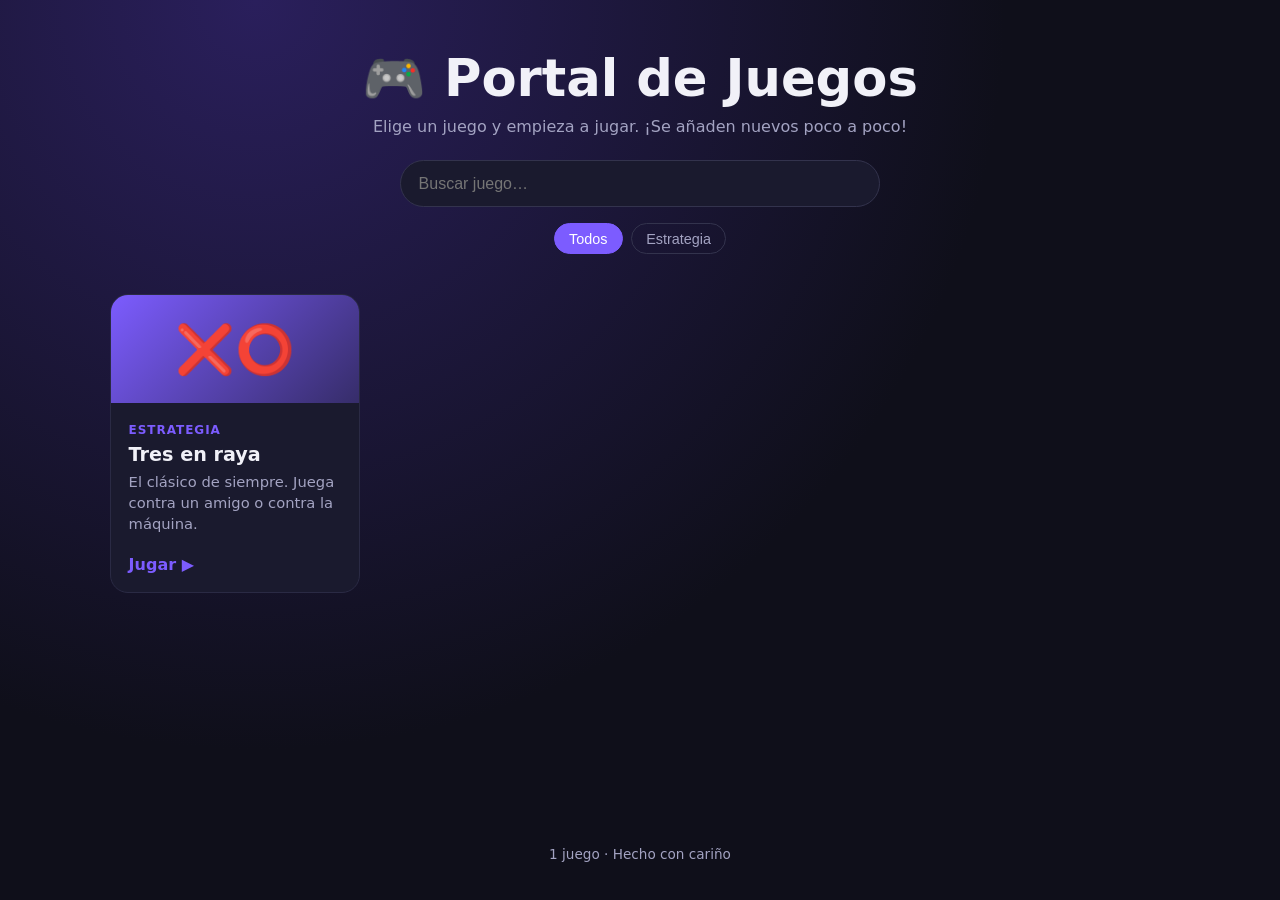
==== index.html @ fdbd8b6c "Crear portal de juegos con Tres en raya Co-Authored-By: Claude Opus 5.5 <noreply@anthropic.com> Clau" ====
<!DOCTYPE html>
<html lang="es">
<head>
  <meta charset="UTF-8">
  <meta name="viewport" content="width=device-width, initial-scale=1.0">
  <title>Portal de Juegos</title>
  <meta name="description" content="Una colección de juegos para jugar en el navegador.">
  <link rel="stylesheet" href="css/portal.css">
</head>
<body>
  <header class="hero">
    <h1>🎮 Portal de Juegos</h1>
    <p>Elige un juego y empieza a jugar. ¡Se añaden nuevos poco a poco!</p>
    <input id="buscar" type="search" placeholder="Buscar juego…" autocomplete="off" aria-label="Buscar juego">
    <div id="filtros" class="filtros"></div>
  </header>

  <main>
    <section id="lista" class="grid" aria-live="polite"></section>
    <p id="vacio" class="vacio" hidden>No se encontró ningún juego.</p>
  </main>

  <footer>
    <p><span id="total"></span> · Hecho con cariño</p>
  </footer>

  <script src="js/games.js"></script>
  <script src="js/portal.js"></script>
</body>
</html>
---- css/portal.css ----
:root {
  --bg: #0f0f1a;
  --panel: #1a1a2e;
  --text: #f1f1f8;
  --muted: #a3a3c2;
  --accent: #7c5cff;
  --radius: 18px;
}

* { box-sizing: border-box; }

body {
  margin: 0;
  font-family: system-ui, -apple-system, "Segoe UI", Roboto, sans-serif;
  background: radial-gradient(circle at 20% 0%, #2a1f5c 0%, var(--bg) 55%) fixed;
  color: var(--text);
  min-height: 100vh;
  display: flex;
  flex-direction: column;
}

.hero {
  text-align: center;
  padding: 3rem 1.25rem 1.5rem;
}
.hero h1 { margin: 0 0 .5rem; font-size: clamp(2rem, 6vw, 3.2rem); }
.hero p { margin: 0 0 1.5rem; color: var(--muted); }

#buscar {
  width: min(480px, 100%);
  padding: .85rem 1.1rem;
  border-radius: 999px;
  border: 1px solid #33334d;
  background: var(--panel);
  color: var(--text);
  font-size: 1rem;
  outline: none;
}
#buscar:focus { border-color: var(--accent); }

.filtros {
  display: flex;
  flex-wrap: wrap;
  gap: .5rem;
  justify-content: center;
  margin-top: 1rem;
}
.chip {
  border: 1px solid #33334d;
  background: transparent;
  color: var(--muted);
  padding: .4rem .9rem;
  border-radius: 999px;
  cursor: pointer;
  font-size: .9rem;
}
.chip.activo { background: var(--accent); color: #fff; border-color: var(--accent); }

main { flex: 1; width: min(1100px, 100%); margin: 0 auto; padding: 1rem 1.25rem 2rem; }

.grid {
  display: grid;
  grid-template-columns: repeat(auto-fill, minmax(240px, 1fr));
  gap: 1.25rem;
}

.card {
  --c: var(--accent);
  display: flex;
  flex-direction: column;
  background: var(--panel);
  border-radius: var(--radius);
  overflow: hidden;
  text-decoration: none;
  color: inherit;
  border: 1px solid #2a2a44;
  transition: transform .15s ease, box-shadow .15s ease, border-color .15s ease;
}
.card:hover, .card:focus-visible {
  transform: translateY(-4px);
  border-color: var(--c);
  box-shadow: 0 10px 30px -10px var(--c);
}
.card-emoji {
  font-size: 3rem;
  text-align: center;
  padding: 1.6rem 0;
  background: linear-gradient(135deg, var(--c), transparent 140%);
}
.card-body { padding: 1rem 1.1rem .5rem; flex: 1; }
.card-cat { font-size: .75rem; text-transform: uppercase; letter-spacing: .08em; color: var(--c); font-weight: 600; }
.card h2 { margin: .3rem 0 .4rem; font-size: 1.2rem; }
.card p { margin: 0; color: var(--muted); font-size: .92rem; line-height: 1.4; }
.card-play { padding: .8rem 1.1rem 1.1rem; font-weight: 600; color: var(--c); }

.vacio { text-align: center; color: var(--muted); }

footer { text-align: center; color: var(--muted); font-size: .85rem; padding: 1.5rem; }

/* Barra superior compartida por las páginas de los juegos */
.game-bar {
  display: flex;
  align-items: center;
  gap: 1rem;
  padding: .9rem 1.25rem;
  background: rgba(26, 26, 46, .85);
  border-bottom: 1px solid #2a2a44;
}
.game-bar a { color: var(--text); text-decoration: none; font-weight: 600; }
.game-bar h1 { margin: 0; font-size: 1.1rem; color: var(--muted); font-weight: 500; }
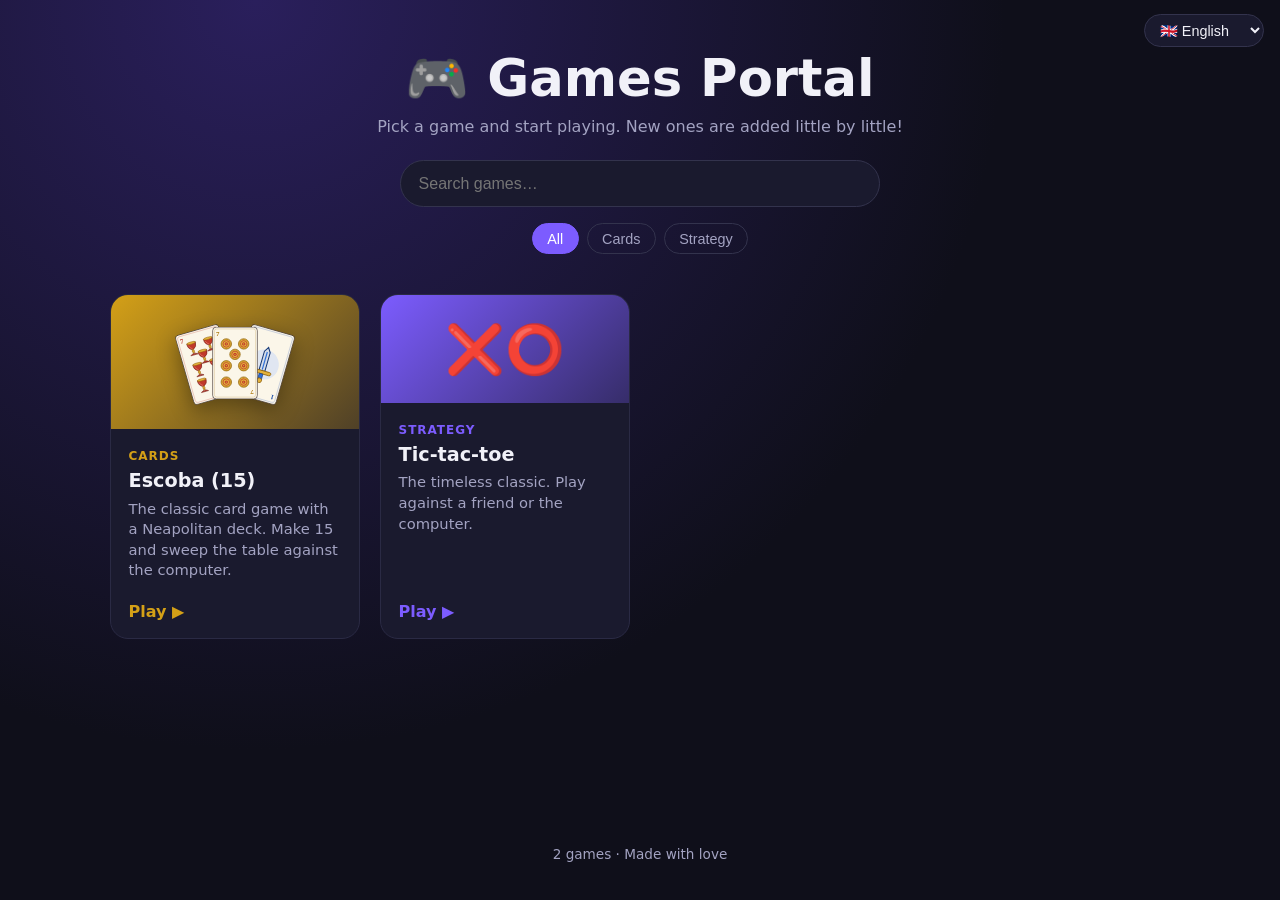
==== commit a496faa3: "Portal en 4 idiomas y Escoba de 15 con cartas napolitanas - Sistema de idiomas compartido (es, en, i" ====
--- a/index.html
+++ b/index.html
@@ -4,26 +4,29 @@
   <meta charset="UTF-8">
   <meta name="viewport" content="width=device-width, initial-scale=1.0">
   <title>Portal de Juegos</title>
-  <meta name="description" content="Una colección de juegos para jugar en el navegador.">
+  <meta name="description" content="Juegos para jugar en el navegador · Games · Giochi · Игры">
   <link rel="stylesheet" href="css/portal.css">
 </head>
 <body>
+  <div class="top-lang" id="lang"></div>
+
   <header class="hero">
-    <h1>🎮 Portal de Juegos</h1>
-    <p>Elige un juego y empieza a jugar. ¡Se añaden nuevos poco a poco!</p>
-    <input id="buscar" type="search" placeholder="Buscar juego…" autocomplete="off" aria-label="Buscar juego">
+    <h1 data-i18n="heroTitle">🎮 Portal de Juegos</h1>
+    <p data-i18n="heroSub"></p>
+    <input id="buscar" type="search" data-i18n-placeholder="search" autocomplete="off" data-i18n-aria="search">
     <div id="filtros" class="filtros"></div>
   </header>
 
   <main>
     <section id="lista" class="grid" aria-live="polite"></section>
-    <p id="vacio" class="vacio" hidden>No se encontró ningún juego.</p>
+    <p id="vacio" class="vacio" data-i18n="empty" hidden></p>
   </main>
 
   <footer>
-    <p><span id="total"></span> · Hecho con cariño</p>
+    <p><span id="total"></span> · <span data-i18n="footer"></span></p>
   </footer>
 
+  <script src="js/i18n.js"></script>
   <script src="js/games.js"></script>
   <script src="js/portal.js"></script>
 </body>
--- a/css/portal.css
+++ b/css/portal.css
@@ -93,7 +93,24 @@
 .card p { margin: 0; color: var(--muted); font-size: .92rem; line-height: 1.4; }
 .card-play { padding: .8rem 1.1rem 1.1rem; font-weight: 600; color: var(--c); }
 
+.card-emoji img { height: 96px; display: block; margin: -.4rem auto; filter: drop-shadow(0 6px 10px rgba(0,0,0,.35)); }
+
 .vacio { text-align: center; color: var(--muted); }
+
+/* Selector de idioma */
+.top-lang { position: absolute; top: .9rem; right: 1rem; }
+.lang-select {
+  background: var(--panel);
+  color: var(--text);
+  border: 1px solid #33334d;
+  border-radius: 999px;
+  padding: .4rem .7rem;
+  font-size: .9rem;
+  cursor: pointer;
+  max-width: 9.5rem;
+}
+.lang-select:focus { outline: 2px solid var(--accent); }
+@media (max-width: 480px) { .hero { padding-top: 3.6rem; } }
 
 footer { text-align: center; color: var(--muted); font-size: .85rem; padding: 1.5rem; }
 
@@ -107,4 +124,14 @@
   border-bottom: 1px solid #2a2a44;
 }
 .game-bar a { color: var(--text); text-decoration: none; font-weight: 600; }
-.game-bar h1 { margin: 0; font-size: 1.1rem; color: var(--muted); font-weight: 500; }
+.game-bar h1 { margin: 0; font-size: 1.1rem; color: var(--muted); font-weight: 500; white-space: nowrap; overflow: hidden; text-overflow: ellipsis; }
+.game-bar .spacer { flex: 1; }
+.game-bar .icon-btn {
+  background: transparent; color: var(--text); border: 1px solid #33334d;
+  width: 2.2rem; height: 2.2rem; border-radius: 50%; font-size: 1rem; cursor: pointer; flex: none;
+}
+.game-bar .icon-btn:hover { border-color: var(--accent); }
+@media (max-width: 480px) {
+  .game-bar { gap: .5rem; padding: .7rem .8rem; }
+  .game-bar .lang-select { max-width: 6.2rem; padding: .35rem .4rem; font-size: .8rem; }
+}
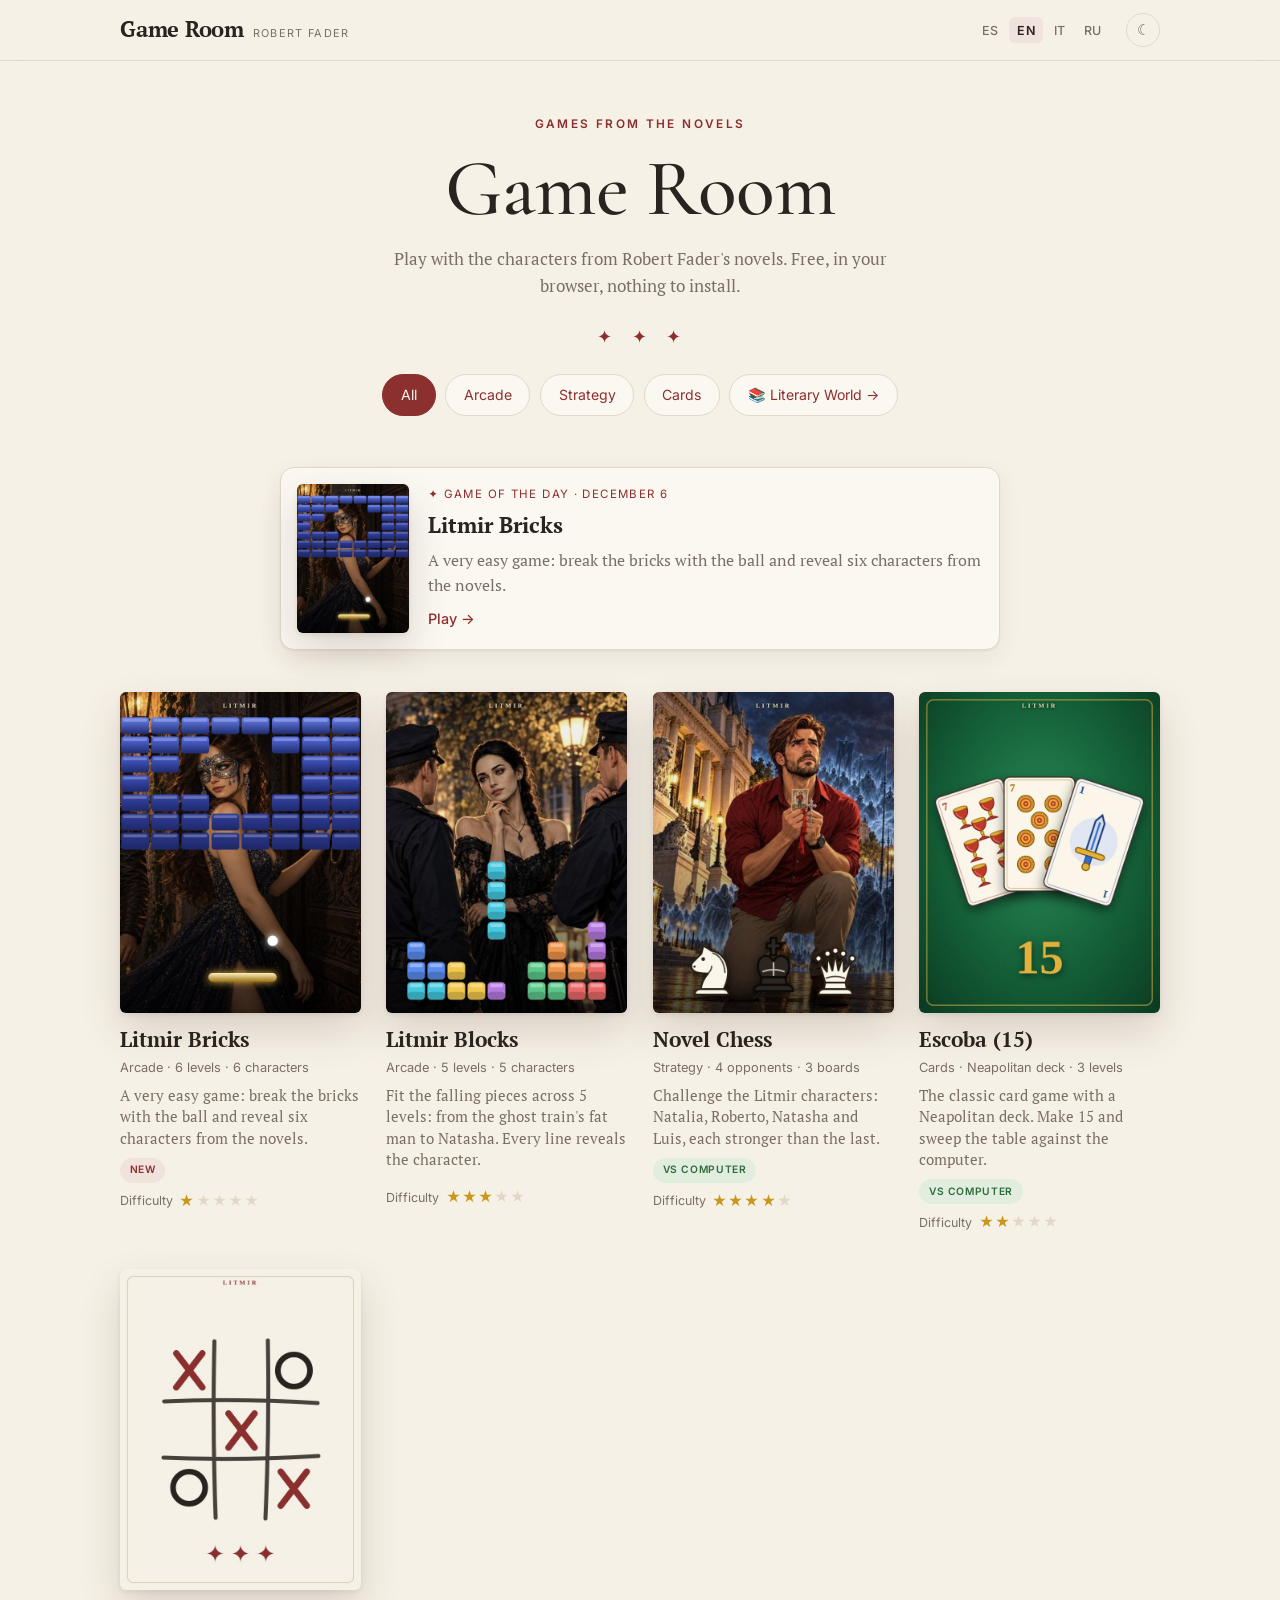
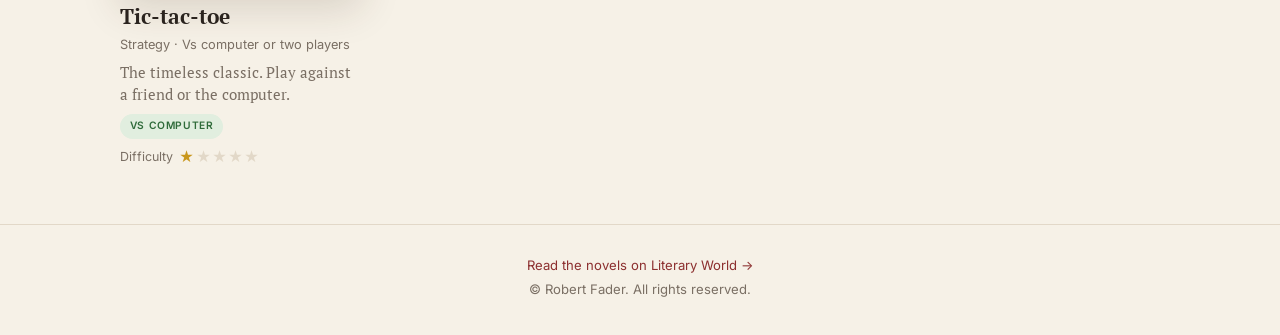
==== commit 28716c67: "Nueva portada con el estilo de Mundo literario - Colores de papel y burdeos, tipografías Cormorant G" ====
--- a/index.html
+++ b/index.html
@@ -2,28 +2,51 @@
 <html lang="es">
 <head>
   <meta charset="UTF-8">
-  <meta name="viewport" content="width=device-width, initial-scale=1.0">
-  <title>Portal de Juegos</title>
-  <meta name="description" content="Juegos para jugar en el navegador · Games · Giochi · Игры">
-  <link rel="stylesheet" href="css/portal.css">
+  <meta name="viewport" content="width=device-width, initial-scale=1.0, viewport-fit=cover">
+  <title>Sala de juegos · Robert Fader</title>
+  <meta name="description" content="Juegos con los personajes de las novelas de Robert Fader · Games · Giochi · Игры">
+  <meta name="theme-color" content="#f6f1e7" media="(prefers-color-scheme: light)">
+  <meta name="theme-color" content="#16130f" media="(prefers-color-scheme: dark)">
+  <link rel="preconnect" href="https://fonts.googleapis.com">
+  <link rel="preconnect" href="https://fonts.gstatic.com" crossorigin>
+  <link href="https://fonts.googleapis.com/css2?family=Cormorant+Garamond:ital,wght@0,500;0,600;1,500&family=PT+Serif:ital,wght@0,400;0,700;1,400&family=Inter:wght@400;500;600&display=swap" rel="stylesheet">
+  <link rel="stylesheet" href="css/home.css">
+  <script>
+    // aplica el tema guardado antes de pintar para evitar parpadeos
+    try { const th = localStorage.getItem("portal-theme"); if (th) document.documentElement.dataset.theme = th; } catch (e) {}
+  </script>
 </head>
 <body>
-  <div class="top-lang" id="lang"></div>
-
-  <header class="hero">
-    <h1 data-i18n="heroTitle">🎮 Portal de Juegos</h1>
-    <p data-i18n="heroSub"></p>
-    <input id="buscar" type="search" data-i18n-placeholder="search" autocomplete="off" data-i18n-aria="search">
-    <div id="filtros" class="filtros"></div>
+  <header class="top">
+    <div class="wrap top-in">
+      <a class="brand" href="./">
+        <span class="brand-name" data-i18n="brand"></span>
+        <span class="brand-by">Robert Fader</span>
+      </a>
+      <nav class="langs" id="langs" aria-label="Idioma / Language"></nav>
+      <button class="theme-btn" id="themeBtn" data-i18n-aria="theme">☾</button>
+    </div>
   </header>
 
-  <main>
-    <section id="lista" class="grid" aria-live="polite"></section>
-    <p id="vacio" class="vacio" data-i18n="empty" hidden></p>
+  <main class="wrap">
+    <section class="hero">
+      <p class="eyebrow" data-i18n="eyebrow"></p>
+      <h1 data-i18n="brand"></h1>
+      <p class="lead" data-i18n="lead"></p>
+      <div class="stars-orn" aria-hidden="true">✦ &nbsp; ✦ &nbsp; ✦</div>
+      <div class="pills" id="pills"></div>
+    </section>
+
+    <section class="pick" id="pick"></section>
+
+    <section class="grid" id="grid" aria-live="polite"></section>
   </main>
 
-  <footer>
-    <p><span id="total"></span> · <span data-i18n="footer"></span></p>
+  <footer class="foot">
+    <div class="wrap">
+      <p><a id="litLink" href="https://luisfader.github.io/litmir/" data-i18n="readNovels"></a></p>
+      <p>© Robert Fader. <span data-i18n="rights"></span></p>
+    </div>
   </footer>
 
   <script src="js/i18n.js"></script>
--- a/css/home.css
+++ b/css/home.css
@@ -0,0 +1,133 @@
+/* Portada del portal, con el estilo del sitio Mundo literario (Litmir) */
+:root {
+  --bg: #f6f1e7; --paper: #fbf8f2; --ink: #2a2420; --muted: #7a6f64; --line: #e2d8c8;
+  --accent: #8c2f2f; --accent-soft: #f0e2dc;
+  --ok: #2f6b3a; --ok-soft: #e1eedf;
+  --star: #c9971c;
+  --shadow: 0 1px 2px rgba(60,40,20,.06), 0 8px 24px rgba(60,40,20,.07);
+  --shadow-lg: 0 2px 4px rgba(60,40,20,.08), 0 18px 40px rgba(60,40,20,.16);
+  --serif: "PT Serif", Georgia, serif;
+  --display: "Cormorant Garamond", "PT Serif", Georgia, serif;
+  --sans: Inter, system-ui, -apple-system, "Segoe UI", sans-serif;
+}
+@media (prefers-color-scheme: dark) {
+  :root:not([data-theme="light"]) {
+    --bg: #16130f; --paper: #1d1914; --ink: #e9e1d4; --muted: #a19584; --line: #332c24;
+    --accent: #d98c7a; --accent-soft: #2c211c; --ok: #9fd3a6; --ok-soft: #23382b; --star: #e0b14a;
+    --shadow: 0 1px 2px rgba(0,0,0,.3), 0 8px 24px rgba(0,0,0,.35);
+    --shadow-lg: 0 2px 4px rgba(0,0,0,.35), 0 18px 40px rgba(0,0,0,.5);
+  }
+}
+:root[data-theme="dark"] {
+  --bg: #16130f; --paper: #1d1914; --ink: #e9e1d4; --muted: #a19584; --line: #332c24;
+  --accent: #d98c7a; --accent-soft: #2c211c; --ok: #9fd3a6; --ok-soft: #23382b; --star: #e0b14a;
+  --shadow: 0 1px 2px rgba(0,0,0,.3), 0 8px 24px rgba(0,0,0,.35);
+  --shadow-lg: 0 2px 4px rgba(0,0,0,.35), 0 18px 40px rgba(0,0,0,.5);
+}
+
+* { box-sizing: border-box; }
+html { -webkit-text-size-adjust: 100%; }
+body {
+  margin: 0; background: var(--bg); color: var(--ink); font-family: var(--serif);
+  line-height: 1.55; min-height: 100vh; display: flex; flex-direction: column;
+  transition: background .25s, color .25s;
+}
+a { color: inherit; }
+.wrap { width: min(1080px, 100%); margin: 0 auto; padding: 0 1.25rem; }
+
+/* ── Cabecera ───────────────────────────── */
+.top { border-bottom: 1px solid var(--line); background: color-mix(in srgb, var(--bg) 88%, transparent); position: sticky; top: 0; z-index: 10; backdrop-filter: blur(8px); }
+.top-in { display: flex; align-items: center; gap: 1rem; min-height: 60px; }
+.brand { text-decoration: none; display: flex; align-items: baseline; gap: .55rem; white-space: nowrap; }
+.brand-name { font-family: var(--serif); font-weight: 700; font-size: 1.35rem; letter-spacing: -.01em; }
+.brand-by { font-family: var(--sans); font-size: .68rem; letter-spacing: .12em; text-transform: uppercase; color: var(--muted); }
+.langs { margin-left: auto; display: flex; gap: .15rem; }
+.langs button {
+  font-family: var(--sans); font-size: .78rem; font-weight: 500; letter-spacing: .04em; color: var(--muted);
+  background: none; border: 0; padding: .35rem .5rem; border-radius: 6px; cursor: pointer;
+}
+.langs button:hover { color: var(--ink); }
+.langs button.on { background: var(--accent-soft); color: var(--ink); font-weight: 600; }
+.theme-btn {
+  background: none; border: 1px solid var(--line); color: var(--muted); width: 34px; height: 34px; border-radius: 50%;
+  cursor: pointer; font-size: .95rem; flex: none;
+}
+.theme-btn:hover { color: var(--ink); border-color: var(--muted); }
+
+/* ── Portada ────────────────────────────── */
+.hero { text-align: center; padding: 3.4rem 0 1.6rem; }
+.eyebrow { font-family: var(--sans); font-size: .74rem; font-weight: 600; letter-spacing: .2em; text-transform: uppercase; color: var(--accent); margin: 0 0 .9rem; }
+.hero h1 { font-family: var(--display); font-weight: 500; font-size: clamp(2.8rem, 9vw, 5rem); line-height: 1.02; margin: 0; letter-spacing: -.01em; }
+.lead { color: var(--muted); font-size: 1.08rem; margin: 1rem auto 0; max-width: 34rem; }
+.stars-orn { color: var(--accent); font-size: 1.15rem; margin: 1.4rem 0 1.5rem; letter-spacing: .1em; }
+.pills { display: flex; flex-wrap: wrap; justify-content: center; gap: .6rem; }
+.pill {
+  font-family: var(--sans); font-size: .88rem; color: var(--accent); background: var(--paper);
+  border: 1px solid var(--line); border-radius: 999px; padding: .55rem 1.1rem; cursor: pointer; text-decoration: none;
+  transition: border-color .15s, background .15s, transform .15s;
+}
+.pill:hover { border-color: var(--accent); transform: translateY(-1px); }
+.pill.on { background: var(--accent); border-color: var(--accent); color: var(--paper); }
+
+/* Juego del día */
+.pick {
+  max-width: 720px; margin: 1.6rem auto 0; background: var(--paper); border: 1px solid var(--line);
+  border-radius: 14px; box-shadow: var(--shadow); padding: 1rem; display: grid; grid-template-columns: 112px 1fr; gap: 1.2rem; align-items: center;
+}
+.pick img { width: 112px; aspect-ratio: 3 / 4; object-fit: cover; border-radius: 6px; box-shadow: var(--shadow-lg); display: block; }
+.pick .eb { font-family: var(--sans); font-size: .72rem; letter-spacing: .12em; text-transform: uppercase; color: var(--accent); margin: 0 0 .35rem; }
+.pick h2 { font-family: var(--serif); font-size: 1.35rem; margin: 0 0 .35rem; }
+.pick p.d { color: var(--muted); margin: 0 0 .6rem; font-size: .98rem; }
+.pick a.go { font-family: var(--sans); font-size: .9rem; color: var(--accent); text-decoration: none; font-weight: 500; }
+.pick a.go:hover { text-decoration: underline; }
+
+/* Rejilla de juegos, como portadas de libros */
+.grid { display: grid; grid-template-columns: repeat(auto-fill, minmax(220px, 1fr)); gap: 2.2rem 1.6rem; padding: 2.6rem 0 3.5rem; }
+.game { text-decoration: none; display: flex; flex-direction: column; gap: .35rem; }
+.cover { position: relative; aspect-ratio: 3 / 4; border-radius: 6px; overflow: hidden; box-shadow: var(--shadow-lg); background: var(--line); transition: transform .2s, box-shadow .2s; }
+.cover img { width: 100%; height: 100%; object-fit: cover; display: block; }
+.cover .play {
+  position: absolute; inset: auto 0 0 0; padding: 2.4rem .9rem .8rem; text-align: center;
+  background: linear-gradient(transparent, rgba(20,14,10,.78)); color: #fff;
+  font-family: var(--sans); font-weight: 600; font-size: .9rem; letter-spacing: .04em; opacity: 0; transition: opacity .2s;
+}
+.game:hover .cover, .game:focus-visible .cover { transform: translateY(-4px); box-shadow: 0 4px 8px rgba(60,40,20,.1), 0 26px 50px rgba(60,40,20,.22); }
+.game:hover .play, .game:focus-visible .play { opacity: 1; }
+.game:focus-visible { outline: none; }
+.game:focus-visible .cover { outline: 3px solid var(--accent); outline-offset: 3px; }
+.game h3 { font-family: var(--serif); font-size: 1.32rem; line-height: 1.2; margin: .55rem 0 0; }
+.meta { font-family: var(--sans); font-size: .8rem; color: var(--muted); }
+.desc { font-size: .92rem; color: var(--muted); margin: .1rem 0 .2rem; line-height: 1.45; }
+.tags { display: flex; flex-wrap: wrap; gap: .35rem; }
+.tag { white-space: nowrap; font-family: var(--sans); font-size: .64rem; font-weight: 600; letter-spacing: .06em; text-transform: uppercase; padding: .22rem .55rem; border-radius: 999px; border: 1px solid var(--line); color: var(--muted); }
+.tag.cpu { background: var(--ok-soft); color: var(--ok); border-color: transparent; }
+.tag.new { background: var(--accent-soft); color: var(--accent); border-color: transparent; }
+.diff { font-family: var(--sans); font-size: .78rem; color: var(--muted); display: flex; align-items: center; gap: .4rem; margin-top: .1rem; }
+.diff .s { color: var(--star); letter-spacing: .08em; font-size: .9rem; }
+.diff .s i { color: var(--line); font-style: normal; }
+
+/* ── Pie ────────────────────────────────── */
+.foot { margin-top: auto; border-top: 1px solid var(--line); text-align: center; padding: 1.6rem 0 2rem; font-family: var(--sans); font-size: .82rem; color: var(--muted); }
+.foot p { margin: .25rem 0; }
+.foot a { color: var(--accent); text-decoration: none; }
+.foot a:hover { text-decoration: underline; }
+
+@media (max-width: 640px) {
+  .wrap { padding: 0 1rem; }
+  .brand-by { display: none; }
+  .brand-name { font-size: 1.2rem; }
+  .langs button { padding: .3rem .4rem; }
+  .hero { padding: 2.4rem 0 1.2rem; }
+  .pills { gap: .45rem; }
+  .pill { font-size: .84rem; padding: .5rem .95rem; }
+  .pick { grid-template-columns: 84px 1fr; gap: .9rem; padding: .85rem; }
+  .pick img { width: 84px; }
+  .pick h2 { font-size: 1.2rem; }
+  .pick p.d { font-size: .9rem; display: -webkit-box; -webkit-line-clamp: 3; -webkit-box-orient: vertical; overflow: hidden; }
+  .grid { grid-template-columns: repeat(2, 1fr); gap: 1.8rem 1rem; padding-top: 2rem; }
+  .game h3 { font-size: 1.12rem; }
+  .desc { display: none; }
+  .cover .play { display: none; }
+  .tag { font-size: .56rem; letter-spacing: .03em; padding: .2rem .45rem; }
+}
+@media (prefers-reduced-motion: reduce) { * { transition: none !important; } }
